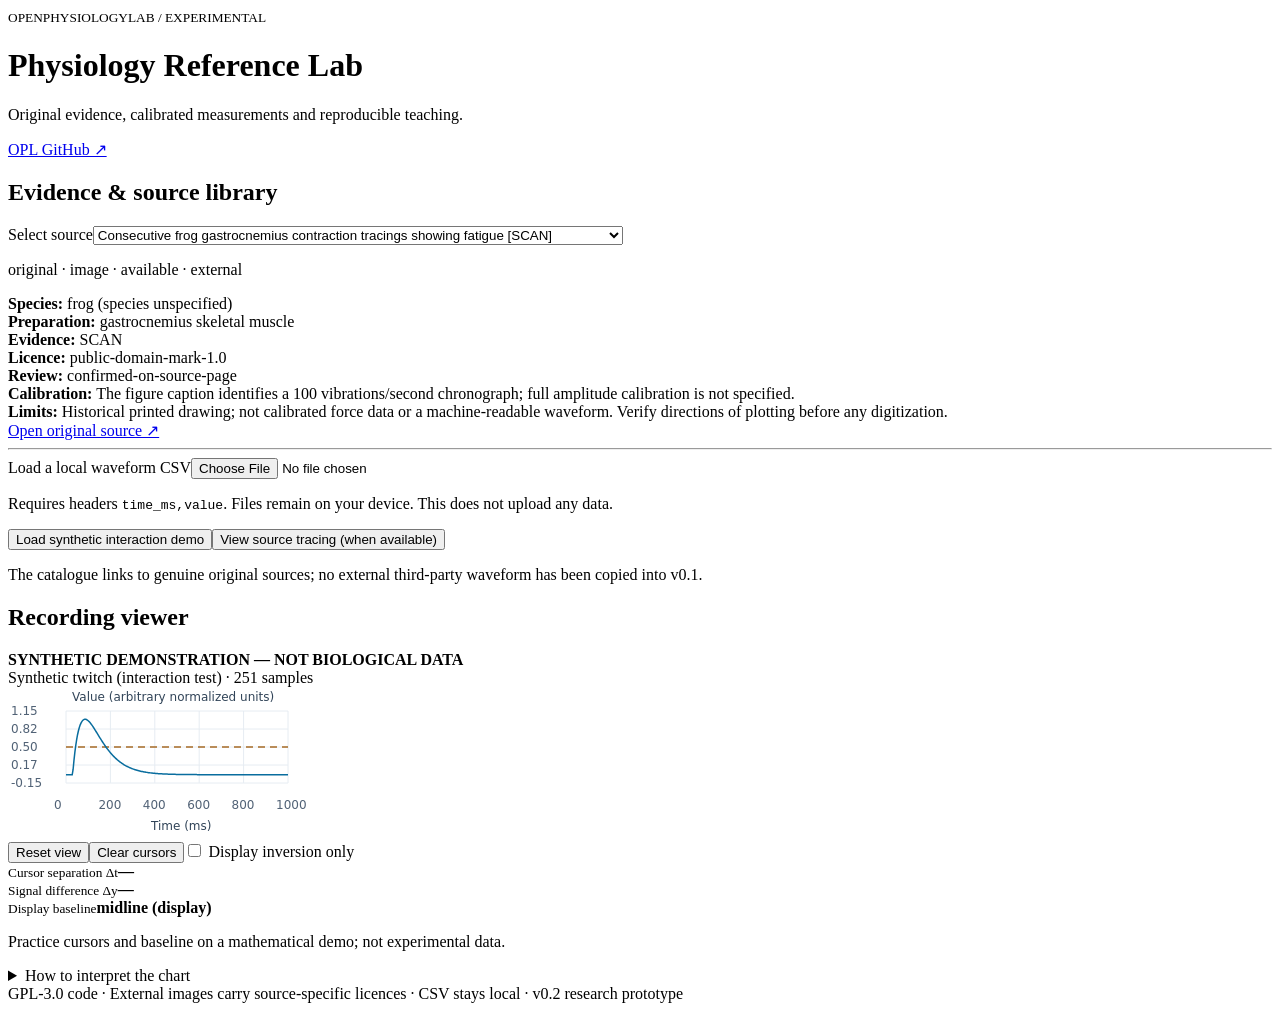
==== modules/experimental-physiology/web/index.html @ 6e374a27 "feat(experimental-physiology): integrate v0.2 source and lesson web/index.html" ====
<!doctype html>
<html lang="en">
<head><meta charset="utf-8"><meta name="viewport" content="width=device-width, initial-scale=1"><meta name="color-scheme" content="light dark"><title>OPL · Experimental Physiology Reference Lab</title><link rel="stylesheet" href="styles.css"></head>
<body><header><div class="top"><div><small>OPENPHYSIOLOGYLAB / EXPERIMENTAL</small><h1>Physiology Reference Lab</h1><p>Original evidence, calibrated measurements and reproducible teaching.</p></div><a href="https://github.com/drdeepaksatheesh/OPL" target="_blank" rel="noopener">OPL GitHub ↗</a></div></header>
<main>
  <aside class="panel"><h2>Evidence &amp; source library</h2><label for="source">Select source</label><select id="source"><option>Loading catalogue…</option></select><p id="source-status" class="muted"></p><div id="source-information"></div><a id="source-link" target="_blank" rel="noopener noreferrer">Open original source ↗</a><hr><label for="file">Load a local waveform CSV</label><input id="file" type="file" accept=".csv,text/csv"><p class="muted">Requires headers <code>time_ms,value</code>. Files remain on your device. This does not upload any data.</p><button id="demo">Load synthetic interaction demo</button><button id="show-historic" type="button">View source tracing (when available)</button><p class="tiny">The catalogue links to genuine original sources; no external third-party waveform has been copied into v0.1.</p></aside>
  <section class="panel viewer"><div class="bar"><div><h2>Recording viewer</h2><strong class="stamp" id="truth-label">SYNTHETIC DEMONSTRATION — NOT BIOLOGICAL DATA</strong></div><span id="trace-name" class="muted">Interaction demo</span></div><div id="historic" class="historic" hidden><div class="image-stage"><img id="historic-image" alt="Externally hosted original experimental tracing, with attribution and no verified physical calibration" referrerpolicy="no-referrer" loading="lazy"></div><p id="historic-credit" class="muted"></p><label for="image-zoom">Image magnification (display only)</label><input id="image-zoom" type="range" min="100" max="300" step="25" value="100"><p class="tiny">This is an original experimental image, not a numerical series. Pixel measurements are not physical force or time measurements. Image loads from Wikimedia Commons; no image file is packaged or uploaded.</p></div><div id="digital"><div class="canvas-wrap"><canvas id="plot" aria-label="Interactive physiological waveform plot"></canvas></div><div class="controls"><button id="reset">Reset view</button><button id="clear">Clear cursors</button><label><input id="invert" type="checkbox"> Display inversion only</label></div><div class="metrics"><div><small>Cursor separation Δt</small><strong id="dt">—</strong></div><div><small>Signal difference Δy</small><strong id="dy">—</strong></div><div><small>Display baseline</small><strong id="baseline">—</strong></div></div><p id="hint" class="muted">Tap or click the chart to set cursor A and cursor B. Drag the dashed baseline to reposition the *display reference*, without altering source samples.</p></div><details><summary>How to interpret the chart</summary><p>A waveform is not self-explanatory. Always check source class, y-axis units, x-axis calibration, transducer orientation and markers. A simulated demo can exercise the controls but must not support biological conclusions.</p></details></section>
</main><footer>GPL-3.0 code · External images carry source-specific licences · CSV stays local · v0.2 research prototype</footer><script src="app.js"></script></body></html>
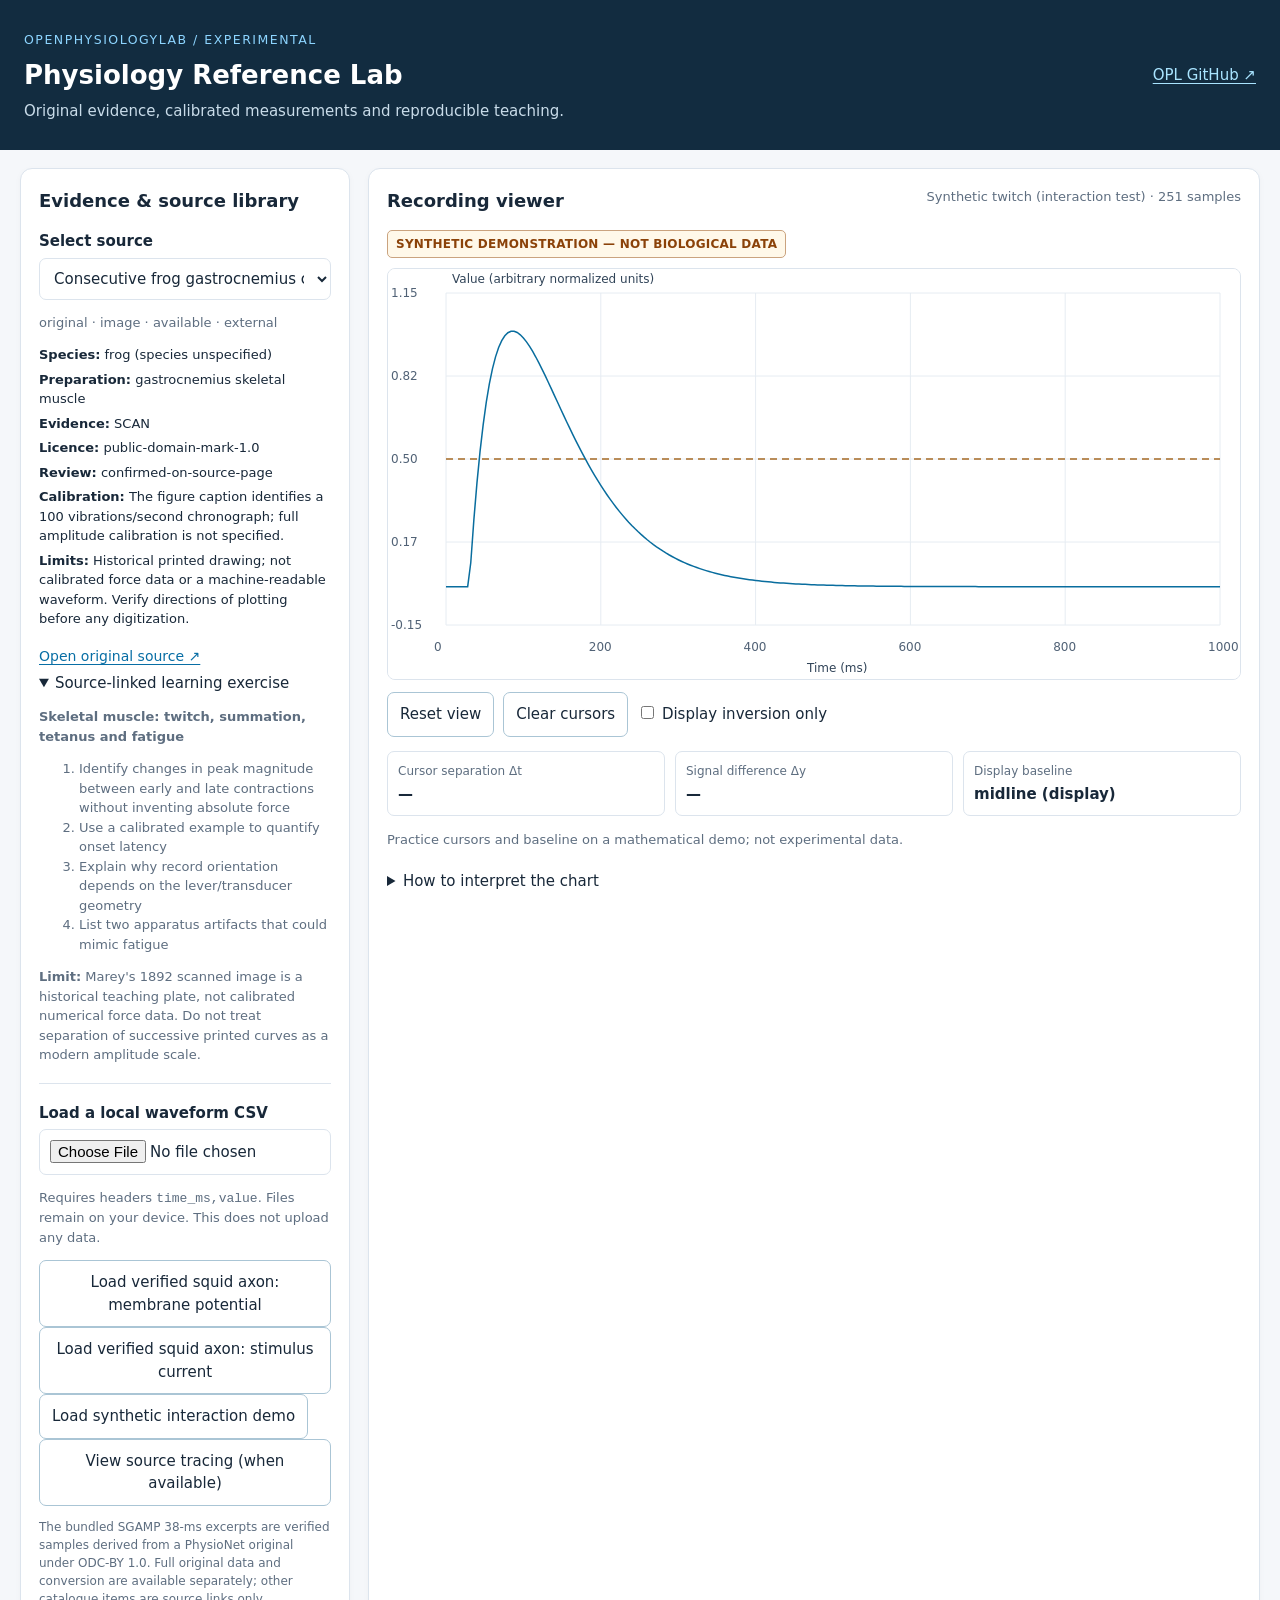
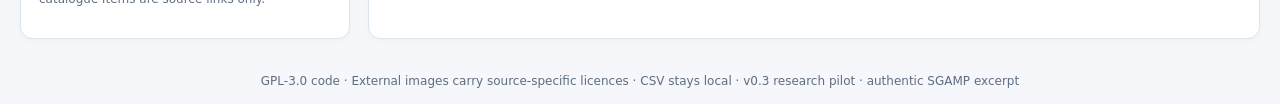
==== commit 57224ebd: "feat(experimental-physiology): publish checksum-verified real SGAMP excerpt and teaching lab" ====
--- a/modules/experimental-physiology/web/index.html
+++ b/modules/experimental-physiology/web/index.html
@@ -3,6 +3,6 @@
 <head><meta charset="utf-8"><meta name="viewport" content="width=device-width, initial-scale=1"><meta name="color-scheme" content="light dark"><title>OPL · Experimental Physiology Reference Lab</title><link rel="stylesheet" href="styles.css"></head>
 <body><header><div class="top"><div><small>OPENPHYSIOLOGYLAB / EXPERIMENTAL</small><h1>Physiology Reference Lab</h1><p>Original evidence, calibrated measurements and reproducible teaching.</p></div><a href="https://github.com/drdeepaksatheesh/OPL" target="_blank" rel="noopener">OPL GitHub ↗</a></div></header>
 <main>
-  <aside class="panel"><h2>Evidence &amp; source library</h2><label for="source">Select source</label><select id="source"><option>Loading catalogue…</option></select><p id="source-status" class="muted"></p><div id="source-information"></div><a id="source-link" target="_blank" rel="noopener noreferrer">Open original source ↗</a><hr><label for="file">Load a local waveform CSV</label><input id="file" type="file" accept=".csv,text/csv"><p class="muted">Requires headers <code>time_ms,value</code>. Files remain on your device. This does not upload any data.</p><button id="demo">Load synthetic interaction demo</button><button id="show-historic" type="button">View source tracing (when available)</button><p class="tiny">The catalogue links to genuine original sources; no external third-party waveform has been copied into v0.1.</p></aside>
+  <aside class="panel"><h2>Evidence &amp; source library</h2><label for="source">Select source</label><select id="source"><option>Loading catalogue…</option></select><p id="source-status" class="muted"></p><div id="source-information"></div><a id="source-link" target="_blank" rel="noopener noreferrer">Open original source ↗</a><details id="lesson" open><summary>Source-linked learning exercise</summary><div id="lesson-content" class="muted"></div></details><hr><label for="file">Load a local waveform CSV</label><input id="file" type="file" accept=".csv,text/csv"><p class="muted">Requires headers <code>time_ms,value</code>. Files remain on your device. This does not upload any data.</p><button id="real-vm" type="button">Load verified squid axon: membrane potential</button><button id="real-stim" type="button">Load verified squid axon: stimulus current</button><button id="demo">Load synthetic interaction demo</button><button id="show-historic" type="button">View source tracing (when available)</button><p class="tiny">The bundled SGAMP 38-ms excerpts are verified samples derived from a PhysioNet original under ODC-BY 1.0. Full original data and conversion are available separately; other catalogue items are source links only.</p></aside>
   <section class="panel viewer"><div class="bar"><div><h2>Recording viewer</h2><strong class="stamp" id="truth-label">SYNTHETIC DEMONSTRATION — NOT BIOLOGICAL DATA</strong></div><span id="trace-name" class="muted">Interaction demo</span></div><div id="historic" class="historic" hidden><div class="image-stage"><img id="historic-image" alt="Externally hosted original experimental tracing, with attribution and no verified physical calibration" referrerpolicy="no-referrer" loading="lazy"></div><p id="historic-credit" class="muted"></p><label for="image-zoom">Image magnification (display only)</label><input id="image-zoom" type="range" min="100" max="300" step="25" value="100"><p class="tiny">This is an original experimental image, not a numerical series. Pixel measurements are not physical force or time measurements. Image loads from Wikimedia Commons; no image file is packaged or uploaded.</p></div><div id="digital"><div class="canvas-wrap"><canvas id="plot" aria-label="Interactive physiological waveform plot"></canvas></div><div class="controls"><button id="reset">Reset view</button><button id="clear">Clear cursors</button><label><input id="invert" type="checkbox"> Display inversion only</label></div><div class="metrics"><div><small>Cursor separation Δt</small><strong id="dt">—</strong></div><div><small>Signal difference Δy</small><strong id="dy">—</strong></div><div><small>Display baseline</small><strong id="baseline">—</strong></div></div><p id="hint" class="muted">Tap or click the chart to set cursor A and cursor B. Drag the dashed baseline to reposition the *display reference*, without altering source samples.</p></div><details><summary>How to interpret the chart</summary><p>A waveform is not self-explanatory. Always check source class, y-axis units, x-axis calibration, transducer orientation and markers. A simulated demo can exercise the controls but must not support biological conclusions.</p></details></section>
-</main><footer>GPL-3.0 code · External images carry source-specific licences · CSV stays local · v0.2 research prototype</footer><script src="app.js"></script></body></html>
+</main><footer>GPL-3.0 code · External images carry source-specific licences · CSV stays local · v0.3 research pilot · authentic SGAMP excerpt</footer><script src="app.js"></script></body></html>
--- a/modules/experimental-physiology/web/styles.css
+++ b/modules/experimental-physiology/web/styles.css
@@ -0,0 +1,3 @@
+:root{color-scheme:light dark;--bg:#f5f7fa;--panel:#fff;--ink:#182839;--sub:#5e6e80;--line:#dce4ed;--accent:#086ea5;--warn:#8b4209}*{box-sizing:border-box}body{margin:0;font:15px/1.5 system-ui,-apple-system,Segoe UI,Arial,sans-serif;color:var(--ink);background:var(--bg)}header{background:#122c40;color:#fff}header .top{max-width:1330px;margin:auto;display:flex;justify-content:space-between;gap:20px;padding:28px 24px;align-items:center}header small{letter-spacing:.12em;color:#8dd5ff}header h1{margin:5px 0;font-size:26px}header p{margin:0;color:#c9dce9}a{color:var(--accent);text-underline-offset:3px}header a{color:#a9e4ff}main{max-width:1330px;margin:auto;display:grid;grid-template-columns:minmax(270px,330px) minmax(400px,1fr);gap:18px;padding:18px 20px}.panel{background:var(--panel);border:1px solid var(--line);border-radius:12px;padding:18px;min-width:0;box-shadow:0 2px 7px #172d3b08}h2{font-size:18px;margin:0 0 16px}label{display:block;font-weight:650;margin:9px 0 5px}select,input[type=file],button{font:inherit;max-width:100%}select,input[type=file]{width:100%;border:1px solid var(--line);padding:10px;border-radius:7px;background:var(--panel);color:var(--ink)}button{padding:10px 12px;border:1px solid #aac5d5;border-radius:7px;background:transparent;color:var(--ink);cursor:pointer}button:hover{background:#e8f3f8}button:focus-visible,select:focus-visible,input:focus-visible{outline:3px solid #75bee7;outline-offset:1px}.muted{color:var(--sub);font-size:13px}.tiny{font-size:12px;color:var(--sub)}.stamp{display:inline-block;color:var(--warn);font-size:12px;border:1px solid #caa37f;background:#fff8e9;padding:4px 8px;border-radius:5px;letter-spacing:.02em}#source-information{font-size:13px;margin:12px 0}#source-information div{margin:5px 0}#source-link{font-size:14px;display:inline-block;margin:5px 0}.bar{display:flex;justify-content:space-between;gap:20px;align-items:start;margin-bottom:10px}.canvas-wrap{border:1px solid var(--line);border-radius:8px;overflow:hidden;background:#fff}canvas{display:block;width:100%;height:410px;touch-action:none}.controls{display:flex;flex-wrap:wrap;align-items:center;gap:9px;margin-top:12px}.controls label{font-weight:normal;margin:0}.metrics{display:grid;grid-template-columns:repeat(3,minmax(0,1fr));gap:10px;margin:14px 0}.metrics>div{padding:10px;border:1px solid var(--line);border-radius:7px;min-width:0}.metrics small{display:block;color:var(--sub);font-size:12px}.metrics strong{display:block;margin-top:3px;overflow-wrap:anywhere;font-variant-numeric:tabular-nums}.viewer details{margin-top:20px}footer{text-align:center;padding:15px;color:var(--sub);font-size:12px}hr{border:0;border-top:1px solid var(--line);margin:18px 0}@media(max-width:860px){main{display:flex;flex-direction:column}header .top{padding:20px}header h1{font-size:22px}.panel{width:100%}canvas{height:320px}.metrics{grid-template-columns:1fr 1fr}header p{font-size:13px}}@media(prefers-color-scheme:dark){:root{--bg:#0b161f;--panel:#172633;--ink:#e7eff6;--sub:#a0b3c4;--line:#344b5c;--accent:#7ed1ff}button:hover{background:#2c485c}.stamp{background:#3b2b1d;color:#f6cd9a;border-color:#937451}}
+
+.historic[hidden],#digital[hidden]{display:none!important}.historic{padding:10px;border:1px solid var(--line);border-radius:8px}.image-stage{overflow:auto;max-height:570px;background:#edf0f1;border:1px solid var(--line)}.image-stage img{display:block;max-width:none;height:auto}.historic label{font-size:13px}#image-zoom{width:100%;accent-color:#086ea5}#show-historic:disabled{opacity:.48;cursor:not-allowed}
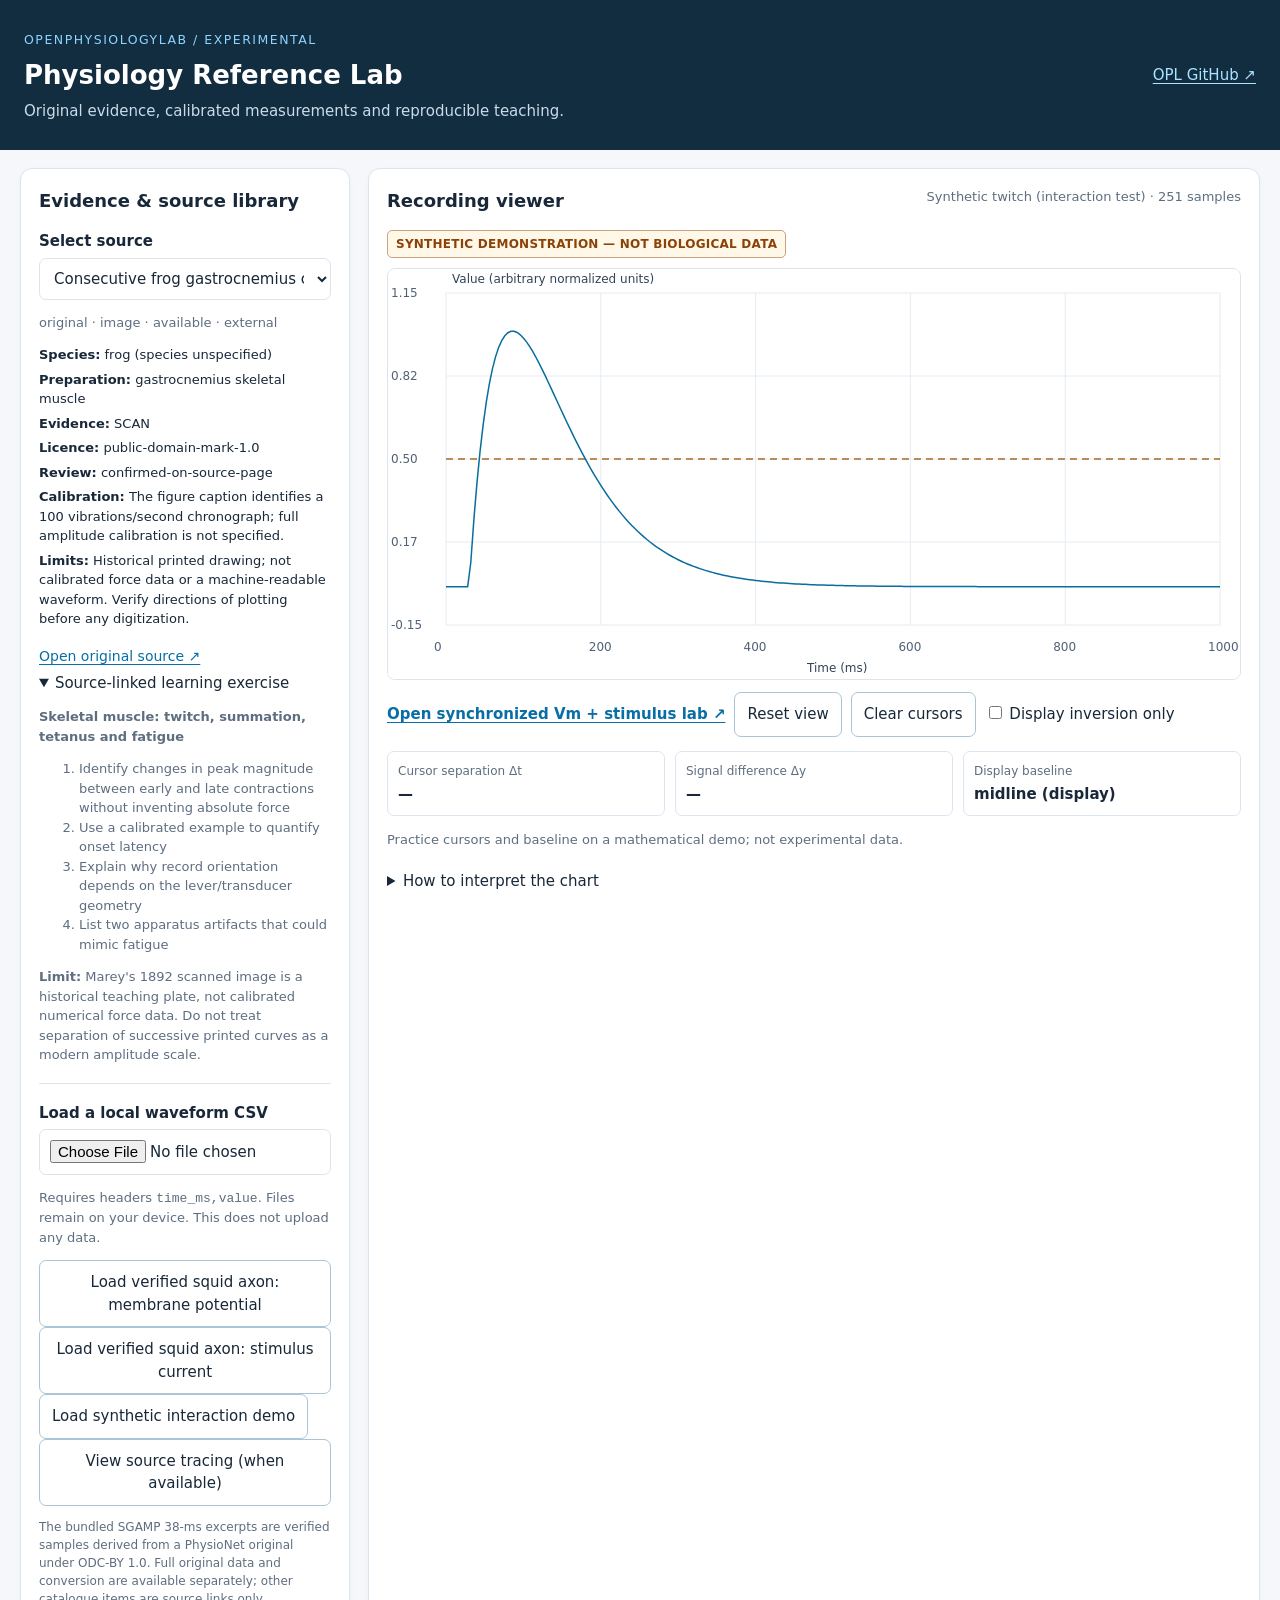
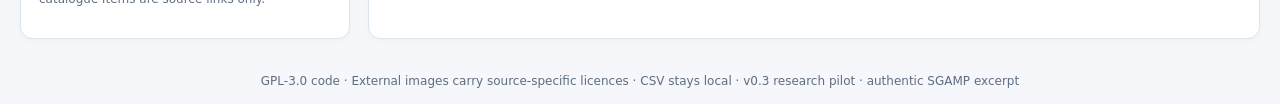
==== commit db056ff3: "feat: link two-channel real signal lesson from source library" ====
--- a/modules/experimental-physiology/web/index.html
+++ b/modules/experimental-physiology/web/index.html
@@ -4,5 +4,5 @@
 <body><header><div class="top"><div><small>OPENPHYSIOLOGYLAB / EXPERIMENTAL</small><h1>Physiology Reference Lab</h1><p>Original evidence, calibrated measurements and reproducible teaching.</p></div><a href="https://github.com/drdeepaksatheesh/OPL" target="_blank" rel="noopener">OPL GitHub ↗</a></div></header>
 <main>
   <aside class="panel"><h2>Evidence &amp; source library</h2><label for="source">Select source</label><select id="source"><option>Loading catalogue…</option></select><p id="source-status" class="muted"></p><div id="source-information"></div><a id="source-link" target="_blank" rel="noopener noreferrer">Open original source ↗</a><details id="lesson" open><summary>Source-linked learning exercise</summary><div id="lesson-content" class="muted"></div></details><hr><label for="file">Load a local waveform CSV</label><input id="file" type="file" accept=".csv,text/csv"><p class="muted">Requires headers <code>time_ms,value</code>. Files remain on your device. This does not upload any data.</p><button id="real-vm" type="button">Load verified squid axon: membrane potential</button><button id="real-stim" type="button">Load verified squid axon: stimulus current</button><button id="demo">Load synthetic interaction demo</button><button id="show-historic" type="button">View source tracing (when available)</button><p class="tiny">The bundled SGAMP 38-ms excerpts are verified samples derived from a PhysioNet original under ODC-BY 1.0. Full original data and conversion are available separately; other catalogue items are source links only.</p></aside>
-  <section class="panel viewer"><div class="bar"><div><h2>Recording viewer</h2><strong class="stamp" id="truth-label">SYNTHETIC DEMONSTRATION — NOT BIOLOGICAL DATA</strong></div><span id="trace-name" class="muted">Interaction demo</span></div><div id="historic" class="historic" hidden><div class="image-stage"><img id="historic-image" alt="Externally hosted original experimental tracing, with attribution and no verified physical calibration" referrerpolicy="no-referrer" loading="lazy"></div><p id="historic-credit" class="muted"></p><label for="image-zoom">Image magnification (display only)</label><input id="image-zoom" type="range" min="100" max="300" step="25" value="100"><p class="tiny">This is an original experimental image, not a numerical series. Pixel measurements are not physical force or time measurements. Image loads from Wikimedia Commons; no image file is packaged or uploaded.</p></div><div id="digital"><div class="canvas-wrap"><canvas id="plot" aria-label="Interactive physiological waveform plot"></canvas></div><div class="controls"><button id="reset">Reset view</button><button id="clear">Clear cursors</button><label><input id="invert" type="checkbox"> Display inversion only</label></div><div class="metrics"><div><small>Cursor separation Δt</small><strong id="dt">—</strong></div><div><small>Signal difference Δy</small><strong id="dy">—</strong></div><div><small>Display baseline</small><strong id="baseline">—</strong></div></div><p id="hint" class="muted">Tap or click the chart to set cursor A and cursor B. Drag the dashed baseline to reposition the *display reference*, without altering source samples.</p></div><details><summary>How to interpret the chart</summary><p>A waveform is not self-explanatory. Always check source class, y-axis units, x-axis calibration, transducer orientation and markers. A simulated demo can exercise the controls but must not support biological conclusions.</p></details></section>
+  <section class="panel viewer"><div class="bar"><div><h2>Recording viewer</h2><strong class="stamp" id="truth-label">SYNTHETIC DEMONSTRATION — NOT BIOLOGICAL DATA</strong></div><span id="trace-name" class="muted">Interaction demo</span></div><div id="historic" class="historic" hidden><div class="image-stage"><img id="historic-image" alt="Externally hosted original experimental tracing, with attribution and no verified physical calibration" referrerpolicy="no-referrer" loading="lazy"></div><p id="historic-credit" class="muted"></p><label for="image-zoom">Image magnification (display only)</label><input id="image-zoom" type="range" min="100" max="300" step="25" value="100"><p class="tiny">This is an original experimental image, not a numerical series. Pixel measurements are not physical force or time measurements. Image loads from Wikimedia Commons; no image file is packaged or uploaded.</p></div><div id="digital"><div class="canvas-wrap"><canvas id="plot" aria-label="Interactive physiological waveform plot"></canvas></div><div class="controls"><a href="synchronized.html" style="font-weight:700">Open synchronized Vm + stimulus lab ↗</a><button id="reset">Reset view</button><button id="clear">Clear cursors</button><label><input id="invert" type="checkbox"> Display inversion only</label></div><div class="metrics"><div><small>Cursor separation Δt</small><strong id="dt">—</strong></div><div><small>Signal difference Δy</small><strong id="dy">—</strong></div><div><small>Display baseline</small><strong id="baseline">—</strong></div></div><p id="hint" class="muted">Tap or click the chart to set cursor A and cursor B. Drag the dashed baseline to reposition the *display reference*, without altering source samples.</p></div><details><summary>How to interpret the chart</summary><p>A waveform is not self-explanatory. Always check source class, y-axis units, x-axis calibration, transducer orientation and markers. A simulated demo can exercise the controls but must not support biological conclusions.</p></details></section>
 </main><footer>GPL-3.0 code · External images carry source-specific licences · CSV stays local · v0.3 research pilot · authentic SGAMP excerpt</footer><script src="app.js"></script></body></html>
